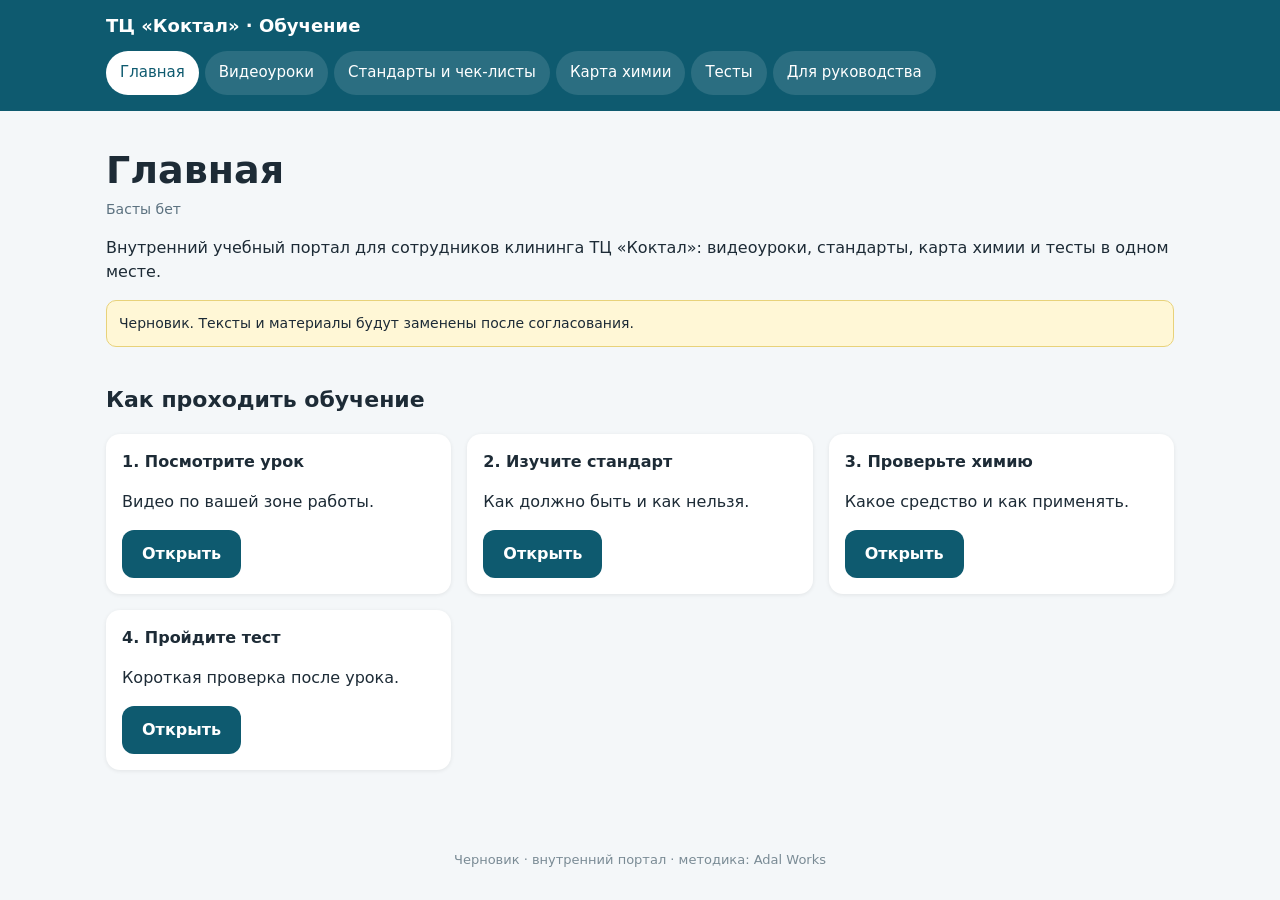
==== index.html @ d1f5da6b "Draft training portal" ====
<!doctype html><html lang="ru"><head><meta charset="utf-8"><meta name="viewport" content="width=device-width,initial-scale=1"><meta name="robots" content="noindex,nofollow"><title>Главная — обучение клинингу, ТЦ «Коктал»</title><link rel="stylesheet" href="style.css"></head><body><header><div class="bar"><a class="logo" href="index.html">ТЦ «Коктал» · Обучение</a><nav><a href="index.html" class=on>Главная</a><a href="video.html">Видеоуроки</a><a href="standards.html">Стандарты и чек-листы</a><a href="chem.html">Карта химии</a><a href="tests.html">Тесты</a><a href="audit.html">Для руководства</a></nav></div></header><main><h1>Главная<span class="kz">Басты бет</span></h1><p>Внутренний учебный портал для сотрудников клининга ТЦ «Коктал»: видеоуроки, стандарты, карта химии и тесты в одном месте.</p>
<div class="note">Черновик. Тексты и материалы будут заменены после согласования.</div>
<h2>Как проходить обучение</h2><div class="grid"><div class="card"><b>1. Посмотрите урок</b><p>Видео по вашей зоне работы.</p><a class="btn" href="video.html">Открыть</a></div><div class="card"><b>2. Изучите стандарт</b><p>Как должно быть и как нельзя.</p><a class="btn" href="standards.html">Открыть</a></div><div class="card"><b>3. Проверьте химию</b><p>Какое средство и как применять.</p><a class="btn" href="chem.html">Открыть</a></div><div class="card"><b>4. Пройдите тест</b><p>Короткая проверка после урока.</p><a class="btn" href="tests.html">Открыть</a></div></div></main><footer>Черновик · внутренний портал · методика: Adal Works</footer></body></html>
---- style.css ----
*{box-sizing:border-box}html{-webkit-text-size-adjust:100%}
body{margin:0;font-family:system-ui,-apple-system,"Segoe UI",Roboto,sans-serif;color:#1d2b36;background:#f4f7f9;line-height:1.5;overflow-wrap:anywhere}
header{background:#0e5a6f;color:#fff;position:sticky;top:0;z-index:5}
.bar{max-width:1100px;margin:auto;padding:12px 16px;display:flex;align-items:center;gap:12px;flex-wrap:wrap}
.logo{font-weight:700;font-size:18px;color:#fff;text-decoration:none}
nav{display:flex;gap:6px;overflow-x:auto;width:100%;padding-bottom:4px}
nav a{flex:none;color:#fff;text-decoration:none;padding:10px 14px;min-height:44px;border-radius:22px;background:rgba(255,255,255,.12);font-size:15px}
nav a:hover,nav a.on{background:#fff;color:#0e5a6f}
main{max-width:1100px;margin:auto;padding:20px 16px 60px}
h1{font-size:clamp(24px,6vw,38px);margin:.3em 0}h2{font-size:22px;margin-top:1.6em}
.kz{display:block;font-size:14px;color:#5c7280;font-weight:400}
.grid{display:grid;grid-template-columns:repeat(auto-fill,minmax(min(100%,300px),1fr));gap:16px}
.card{background:#fff;border-radius:14px;padding:16px;box-shadow:0 1px 4px rgba(0,0,0,.08)}
.btn{display:inline-flex;align-items:center;min-height:48px;padding:0 20px;border-radius:12px;background:#0e5a6f;color:#fff;text-decoration:none;font-weight:600;border:0;font-size:16px;cursor:pointer}
.ph{background:repeating-linear-gradient(45deg,#e6edf1,#e6edf1 10px,#dfe7ec 10px,#dfe7ec 20px);border:2px dashed #9fb3bf;border-radius:10px;aspect-ratio:16/9;display:flex;align-items:center;justify-content:center;text-align:center;color:#5c7280;padding:8px;font-size:14px}
.good{border-left:6px solid #2e9e5b}.bad{border-left:6px solid #d64545}
.note{background:#fff7d6;border:1px solid #e8d27a;border-radius:10px;padding:12px;font-size:14px}
.tbl{overflow-x:auto}table{border-collapse:collapse;width:100%;min-width:560px;background:#fff}
th,td{border:1px solid #d5dee4;padding:12px;text-align:left}th{background:#e6f0f3}td.e{color:#9aa9b2}
.q{margin-bottom:16px}.q label{display:flex;gap:10px;align-items:center;min-height:48px;padding:8px 12px;border:1px solid #d5dee4;border-radius:10px;margin:6px 0;background:#fff;cursor:pointer}
.q input{width:22px;height:22px}.ok{background:#e3f6ea!important}.no{background:#fde8e8!important}
.lock{background:#2b2f36;color:#fff;border-radius:14px;padding:24px}
footer{text-align:center;color:#7a8b95;font-size:13px;padding:20px}
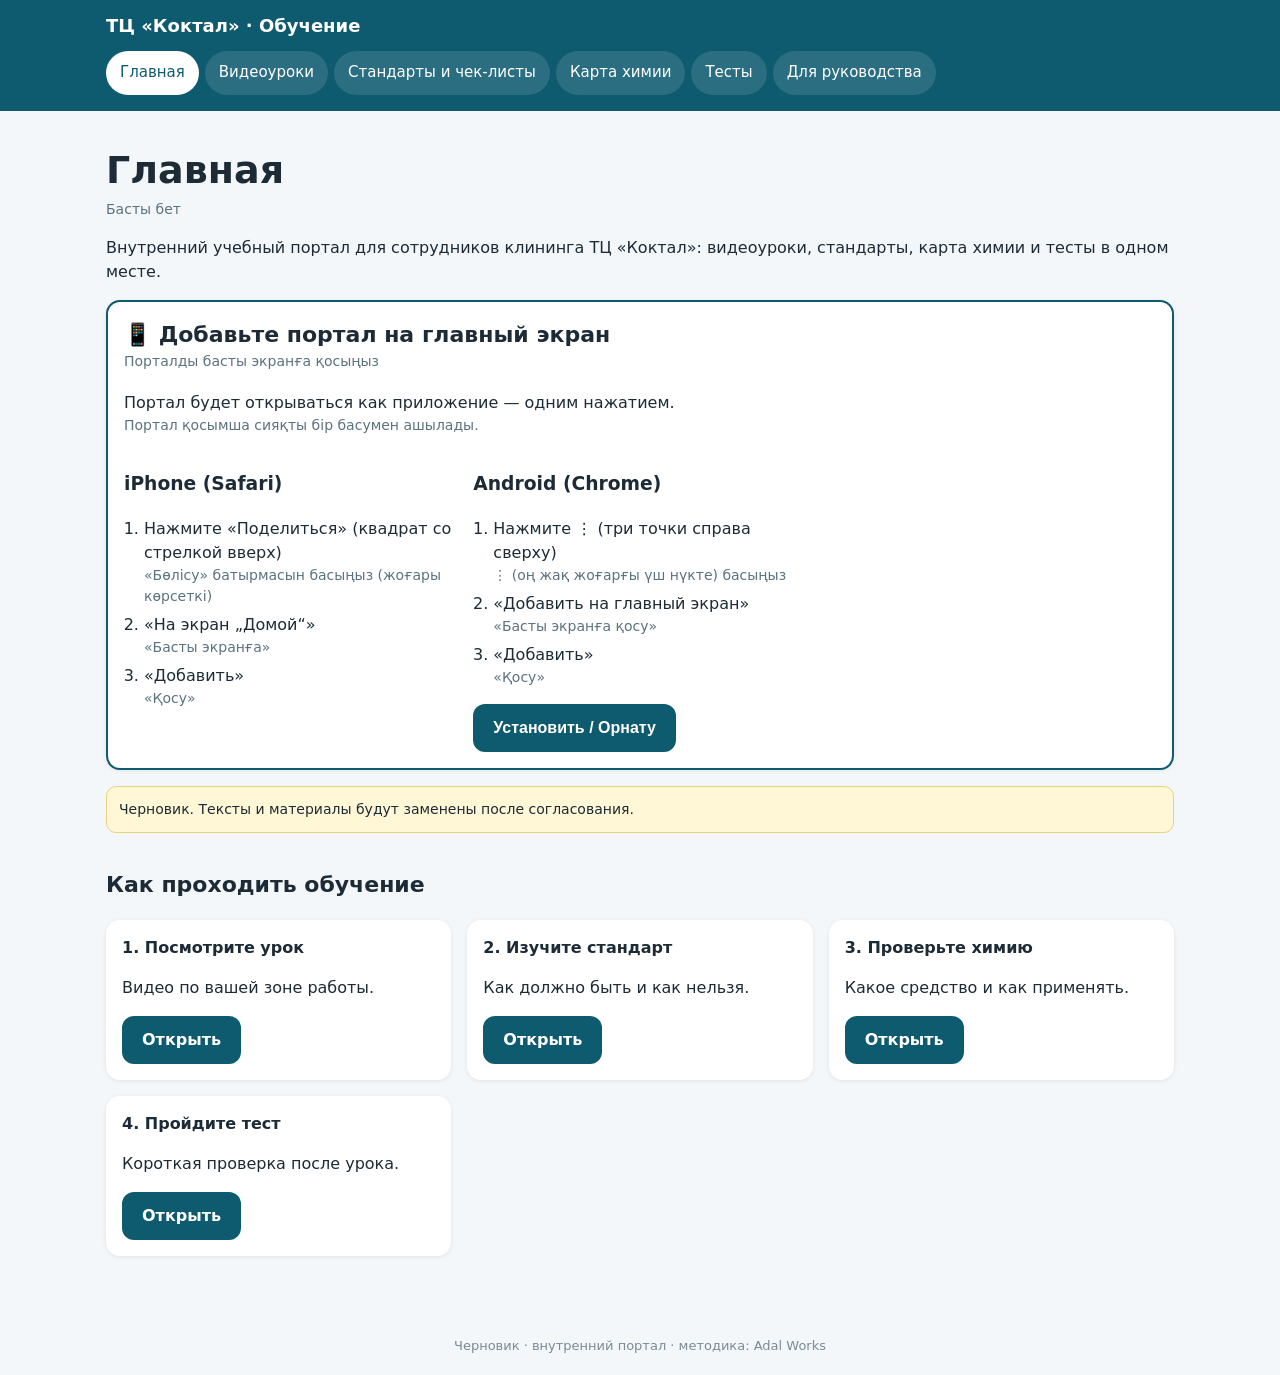
==== commit ca9d0ee4: "PWA: manifest, icons, add-to-home-screen card" ====
--- a/index.html
+++ b/index.html
@@ -1,3 +1,4 @@
-<!doctype html><html lang="ru"><head><meta charset="utf-8"><meta name="viewport" content="width=device-width,initial-scale=1"><meta name="robots" content="noindex,nofollow"><title>Главная — обучение клинингу, ТЦ «Коктал»</title><link rel="stylesheet" href="style.css"></head><body><header><div class="bar"><a class="logo" href="index.html">ТЦ «Коктал» · Обучение</a><nav><a href="index.html" class=on>Главная</a><a href="video.html">Видеоуроки</a><a href="standards.html">Стандарты и чек-листы</a><a href="chem.html">Карта химии</a><a href="tests.html">Тесты</a><a href="audit.html">Для руководства</a></nav></div></header><main><h1>Главная<span class="kz">Басты бет</span></h1><p>Внутренний учебный портал для сотрудников клининга ТЦ «Коктал»: видеоуроки, стандарты, карта химии и тесты в одном месте.</p>
+<!doctype html><html lang="ru"><head><meta charset="utf-8"><meta name="viewport" content="width=device-width,initial-scale=1"><meta name="robots" content="noindex,nofollow"><title>Главная — обучение клинингу, ТЦ «Коктал»</title><link rel="manifest" href="manifest.webmanifest"><meta name="theme-color" content="#0e5a6f"><meta name="apple-mobile-web-app-capable" content="yes"><meta name="mobile-web-app-capable" content="yes"><meta name="apple-mobile-web-app-title" content="Köktal"><meta name="apple-mobile-web-app-status-bar-style" content="default"><link rel="apple-touch-icon" href="apple-touch-icon.png"><link rel="icon" href="favicon.ico" sizes="any"><link rel="icon" type="image/png" sizes="32x32" href="icons/icon-32.png"><link rel="stylesheet" href="style.css"></head><body><header><div class="bar"><a class="logo" href="index.html">ТЦ «Коктал» · Обучение</a><nav><a href="index.html" class=on>Главная</a><a href="video.html">Видеоуроки</a><a href="standards.html">Стандарты и чек-листы</a><a href="chem.html">Карта химии</a><a href="tests.html">Тесты</a><a href="audit.html">Для руководства</a></nav></div></header><main><h1>Главная<span class="kz">Басты бет</span></h1><p>Внутренний учебный портал для сотрудников клининга ТЦ «Коктал»: видеоуроки, стандарты, карта химии и тесты в одном месте.</p><div class="card a2hs"><h2 style="margin-top:0">📱 Добавьте портал на главный экран<span class="kz">Порталды басты экранға қосыңыз</span></h2><p>Портал будет открываться как приложение — одним нажатием.<span class="kz">Портал қосымша сияқты бір басумен ашылады.</span></p><div class="grid"><div><h3>iPhone (Safari)</h3><ol><li>Нажмите «Поделиться» (квадрат со стрелкой вверх)<span class="kz">«Бөлісу» батырмасын басыңыз (жоғары көрсеткі)</span></li><li>«На экран „Домой“»<span class="kz">«Басты экранға»</span></li><li>«Добавить»<span class="kz">«Қосу»</span></li></ol></div><div><h3>Android (Chrome)</h3><ol><li>Нажмите ⋮ (три точки справа сверху)<span class="kz">⋮ (оң жақ жоғарғы үш нүкте) басыңыз</span></li><li>«Добавить на главный экран»<span class="kz">«Басты экранға қосу»</span></li><li>«Добавить»<span class="kz">«Қосу»</span></li></ol><button class="btn" id="inst" hidden>Установить / Орнату</button></div></div></div>
+<script>let dp;addEventListener("beforeinstallprompt",e=>{e.preventDefault();dp=e;inst.hidden=false});inst.onclick=async()=>{if(!dp)return;dp.prompt();await dp.userChoice;dp=null;inst.hidden=true};</script>
 <div class="note">Черновик. Тексты и материалы будут заменены после согласования.</div>
-<h2>Как проходить обучение</h2><div class="grid"><div class="card"><b>1. Посмотрите урок</b><p>Видео по вашей зоне работы.</p><a class="btn" href="video.html">Открыть</a></div><div class="card"><b>2. Изучите стандарт</b><p>Как должно быть и как нельзя.</p><a class="btn" href="standards.html">Открыть</a></div><div class="card"><b>3. Проверьте химию</b><p>Какое средство и как применять.</p><a class="btn" href="chem.html">Открыть</a></div><div class="card"><b>4. Пройдите тест</b><p>Короткая проверка после урока.</p><a class="btn" href="tests.html">Открыть</a></div></div></main><footer>Черновик · внутренний портал · методика: Adal Works</footer></body></html>+<h2>Как проходить обучение</h2><div class="grid"><div class="card"><b>1. Посмотрите урок</b><p>Видео по вашей зоне работы.</p><a class="btn" href="video.html">Открыть</a></div><div class="card"><b>2. Изучите стандарт</b><p>Как должно быть и как нельзя.</p><a class="btn" href="standards.html">Открыть</a></div><div class="card"><b>3. Проверьте химию</b><p>Какое средство и как применять.</p><a class="btn" href="chem.html">Открыть</a></div><div class="card"><b>4. Пройдите тест</b><p>Короткая проверка после урока.</p><a class="btn" href="tests.html">Открыть</a></div></div></main><footer>Черновик · внутренний портал · методика: Adal Works</footer><script>if("serviceWorker"in navigator)navigator.serviceWorker.register("sw.js");</script></body></html>
--- a/style.css
+++ b/style.css
@@ -21,3 +21,6 @@
 .q input{width:22px;height:22px}.ok{background:#e3f6ea!important}.no{background:#fde8e8!important}
 .lock{background:#2b2f36;color:#fff;border-radius:14px;padding:24px}
 footer{text-align:center;color:#7a8b95;font-size:13px;padding:20px}
+.yt{position:relative;aspect-ratio:16/9;border-radius:10px;overflow:hidden;background:#000}.yt iframe{position:absolute;inset:0;width:100%;height:100%;border:0}
+.gf iframe{width:100%;height:1600px;border:0;border-radius:10px;background:#fff}@media(max-width:600px){.gf iframe{height:2000px}}
+.a2hs{border:2px solid #0e5a6f;margin:16px 0}.a2hs ol{padding-left:20px}.a2hs li{margin:6px 0}
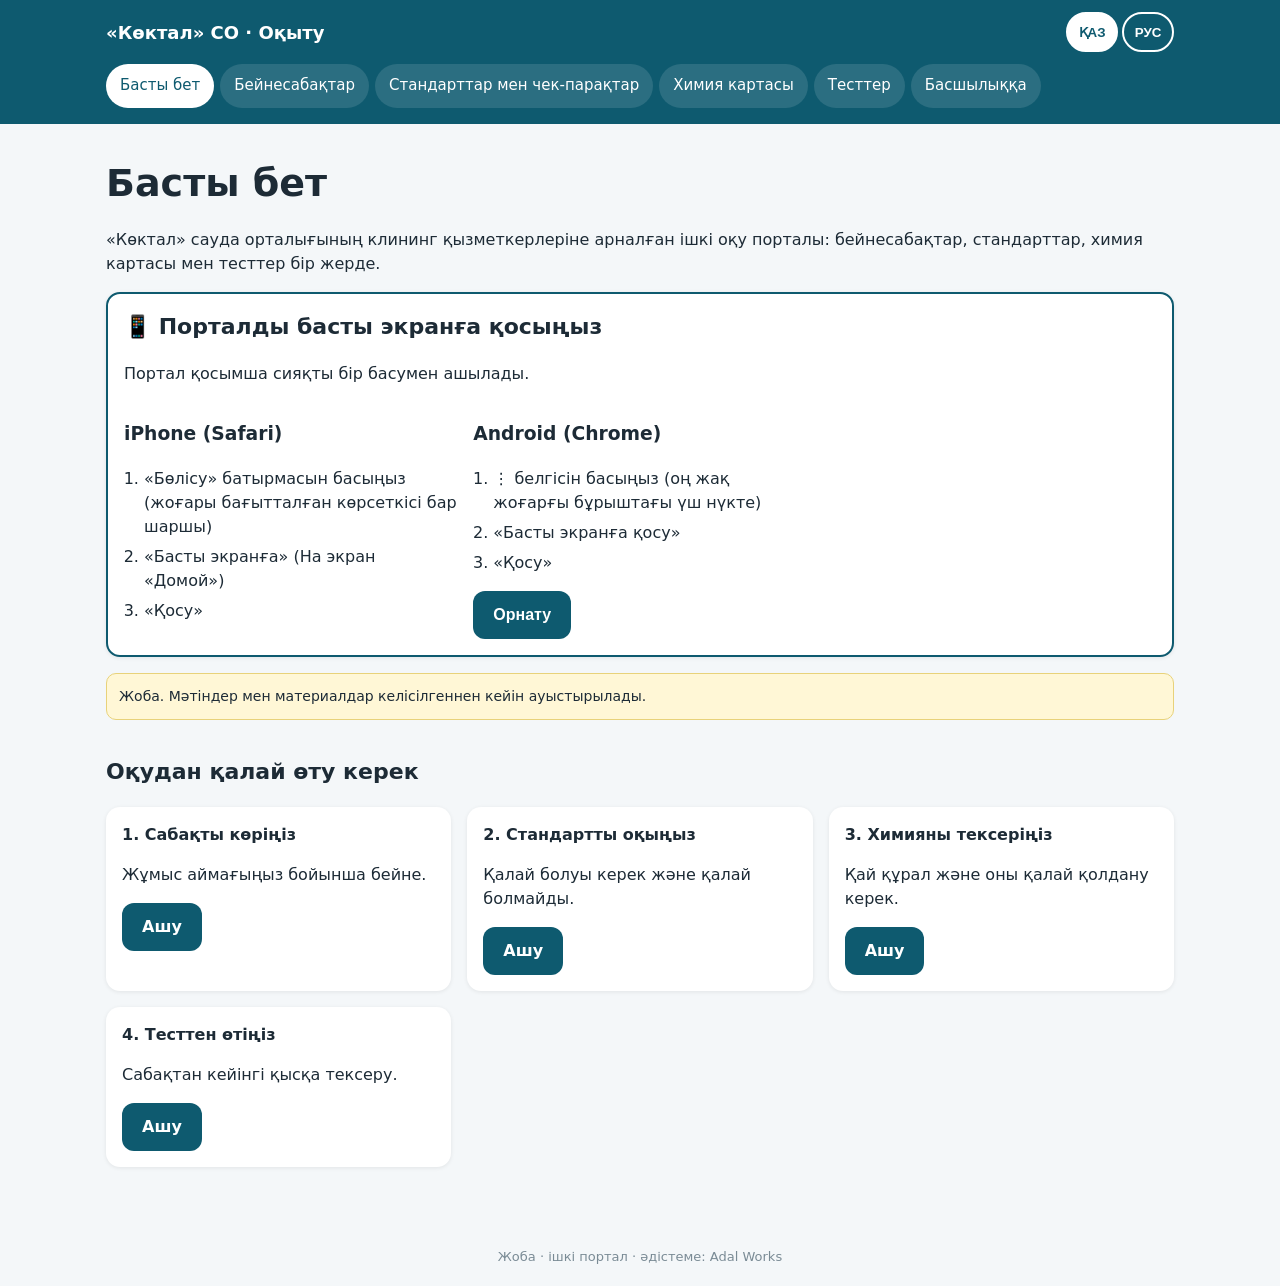
==== commit 899e70c9: "KZ/RU language switcher (default KZ), full Kazakh, KZ videos left" ====
--- a/index.html
+++ b/index.html
@@ -1,4 +1,5 @@
-<!doctype html><html lang="ru"><head><meta charset="utf-8"><meta name="viewport" content="width=device-width,initial-scale=1"><meta name="robots" content="noindex,nofollow"><title>Главная — обучение клинингу, ТЦ «Коктал»</title><link rel="manifest" href="manifest.webmanifest"><meta name="theme-color" content="#0e5a6f"><meta name="apple-mobile-web-app-capable" content="yes"><meta name="mobile-web-app-capable" content="yes"><meta name="apple-mobile-web-app-title" content="Köktal"><meta name="apple-mobile-web-app-status-bar-style" content="default"><link rel="apple-touch-icon" href="apple-touch-icon.png"><link rel="icon" href="favicon.ico" sizes="any"><link rel="icon" type="image/png" sizes="32x32" href="icons/icon-32.png"><link rel="stylesheet" href="style.css"></head><body><header><div class="bar"><a class="logo" href="index.html">ТЦ «Коктал» · Обучение</a><nav><a href="index.html" class=on>Главная</a><a href="video.html">Видеоуроки</a><a href="standards.html">Стандарты и чек-листы</a><a href="chem.html">Карта химии</a><a href="tests.html">Тесты</a><a href="audit.html">Для руководства</a></nav></div></header><main><h1>Главная<span class="kz">Басты бет</span></h1><p>Внутренний учебный портал для сотрудников клининга ТЦ «Коктал»: видеоуроки, стандарты, карта химии и тесты в одном месте.</p><div class="card a2hs"><h2 style="margin-top:0">📱 Добавьте портал на главный экран<span class="kz">Порталды басты экранға қосыңыз</span></h2><p>Портал будет открываться как приложение — одним нажатием.<span class="kz">Портал қосымша сияқты бір басумен ашылады.</span></p><div class="grid"><div><h3>iPhone (Safari)</h3><ol><li>Нажмите «Поделиться» (квадрат со стрелкой вверх)<span class="kz">«Бөлісу» батырмасын басыңыз (жоғары көрсеткі)</span></li><li>«На экран „Домой“»<span class="kz">«Басты экранға»</span></li><li>«Добавить»<span class="kz">«Қосу»</span></li></ol></div><div><h3>Android (Chrome)</h3><ol><li>Нажмите ⋮ (три точки справа сверху)<span class="kz">⋮ (оң жақ жоғарғы үш нүкте) басыңыз</span></li><li>«Добавить на главный экран»<span class="kz">«Басты экранға қосу»</span></li><li>«Добавить»<span class="kz">«Қосу»</span></li></ol><button class="btn" id="inst" hidden>Установить / Орнату</button></div></div></div>
+<!DOCTYPE html>
+<html lang="kk"><head><script>(function(){var q=new URLSearchParams(location.search).get("lang"),l=(q=="ru"||q=="kz")?q:(localStorage.getItem("lang")||"kz");if(q)localStorage.setItem("lang",l);document.documentElement.dataset.lang=l;document.documentElement.lang=l=="kz"?"kk":"ru"})()</script><meta charset="utf-8"/><meta content="width=device-width,initial-scale=1" name="viewport"/><meta content="noindex,nofollow" name="robots"/><title data-kz="Басты бет — клинингті оқыту, «Көктал» СО" data-ru="Главная — обучение клинингу, ТЦ «Коктал»">Главная — обучение клинингу, ТЦ «Коктал»</title><link href="manifest.webmanifest" rel="manifest"/><meta content="#0e5a6f" name="theme-color"/><meta content="yes" name="apple-mobile-web-app-capable"/><meta content="yes" name="mobile-web-app-capable"/><meta content="Köktal" name="apple-mobile-web-app-title"/><meta content="default" name="apple-mobile-web-app-status-bar-style"/><link href="apple-touch-icon.png" rel="apple-touch-icon"/><link href="favicon.ico" rel="icon" sizes="any"/><link href="icons/icon-32.png" rel="icon" sizes="32x32" type="image/png"/><link href="style.css" rel="stylesheet"/></head><body><header><div class="bar"><a class="logo" href="index.html"><span class="ru">ТЦ «Коктал» · Обучение</span><span class="kz">«Көктал» СО · Оқыту</span></a><div aria-label="Тіл / Язык" class="lang" role="group"><button data-l="kz" type="button">ҚАЗ</button><button data-l="ru" type="button">РУС</button></div><nav><a class="on" href="index.html"><span class="ru">Главная</span><span class="kz">Басты бет</span></a><a href="video.html"><span class="ru">Видеоуроки</span><span class="kz">Бейнесабақтар</span></a><a href="standards.html"><span class="ru">Стандарты и чек-листы</span><span class="kz">Стандарттар мен чек-парақтар</span></a><a href="chem.html"><span class="ru">Карта химии</span><span class="kz">Химия картасы</span></a><a href="tests.html"><span class="ru">Тесты</span><span class="kz">Тесттер</span></a><a href="audit.html"><span class="ru">Для руководства</span><span class="kz">Басшылыққа</span></a></nav></div></header><main><h1><span class="ru">Главная</span><span class="kz">Басты бет</span></h1><p><span class="ru">Внутренний учебный портал для сотрудников клининга ТЦ «Коктал»: видеоуроки, стандарты, карта химии и тесты в одном месте.</span><span class="kz">«Көктал» сауда орталығының клининг қызметкерлеріне арналған ішкі оқу порталы: бейнесабақтар, стандарттар, химия картасы мен тесттер бір жерде.</span></p><div class="card a2hs"><h2 style="margin-top:0"><span class="ru">📱 Добавьте портал на главный экран</span><span class="kz">📱 Порталды басты экранға қосыңыз</span></h2><p><span class="ru">Портал будет открываться как приложение — одним нажатием.</span><span class="kz">Портал қосымша сияқты бір басумен ашылады.</span></p><div class="grid"><div><h3>iPhone (Safari)</h3><ol><li><span class="ru">Нажмите «Поделиться» (квадрат со стрелкой вверх)</span><span class="kz">«Бөлісу» батырмасын басыңыз (жоғары бағытталған көрсеткісі бар шаршы)</span></li><li><span class="ru">«На экран „Домой“»</span><span class="kz">«Басты экранға» (На экран «Домой»)</span></li><li><span class="ru">«Добавить»</span><span class="kz">«Қосу»</span></li></ol></div><div><h3>Android (Chrome)</h3><ol><li><span class="ru">Нажмите ⋮ (три точки справа сверху)</span><span class="kz">⋮ белгісін басыңыз (оң жақ жоғарғы бұрыштағы үш нүкте)</span></li><li><span class="ru">«Добавить на главный экран»</span><span class="kz">«Басты экранға қосу»</span></li><li><span class="ru">«Добавить»</span><span class="kz">«Қосу»</span></li></ol><button class="btn" hidden="" id="inst"><span class="ru">Установить</span><span class="kz">Орнату</span></button></div></div></div>
 <script>let dp;addEventListener("beforeinstallprompt",e=>{e.preventDefault();dp=e;inst.hidden=false});inst.onclick=async()=>{if(!dp)return;dp.prompt();await dp.userChoice;dp=null;inst.hidden=true};</script>
-<div class="note">Черновик. Тексты и материалы будут заменены после согласования.</div>
-<h2>Как проходить обучение</h2><div class="grid"><div class="card"><b>1. Посмотрите урок</b><p>Видео по вашей зоне работы.</p><a class="btn" href="video.html">Открыть</a></div><div class="card"><b>2. Изучите стандарт</b><p>Как должно быть и как нельзя.</p><a class="btn" href="standards.html">Открыть</a></div><div class="card"><b>3. Проверьте химию</b><p>Какое средство и как применять.</p><a class="btn" href="chem.html">Открыть</a></div><div class="card"><b>4. Пройдите тест</b><p>Короткая проверка после урока.</p><a class="btn" href="tests.html">Открыть</a></div></div></main><footer>Черновик · внутренний портал · методика: Adal Works</footer><script>if("serviceWorker"in navigator)navigator.serviceWorker.register("sw.js");</script></body></html>+<div class="note"><span class="ru">Черновик. Тексты и материалы будут заменены после согласования.</span><span class="kz">Жоба. Мәтіндер мен материалдар келісілгеннен кейін ауыстырылады.</span></div>
+<h2><span class="ru">Как проходить обучение</span><span class="kz">Оқудан қалай өту керек</span></h2><div class="grid"><div class="card"><b><span class="ru">1. Посмотрите урок</span><span class="kz">1. Сабақты көріңіз</span></b><p><span class="ru">Видео по вашей зоне работы.</span><span class="kz">Жұмыс аймағыңыз бойынша бейне.</span></p><a class="btn" href="video.html"><span class="ru">Открыть</span><span class="kz">Ашу</span></a></div><div class="card"><b><span class="ru">2. Изучите стандарт</span><span class="kz">2. Стандартты оқыңыз</span></b><p><span class="ru">Как должно быть и как нельзя.</span><span class="kz">Қалай болуы керек және қалай болмайды.</span></p><a class="btn" href="standards.html"><span class="ru">Открыть</span><span class="kz">Ашу</span></a></div><div class="card"><b><span class="ru">3. Проверьте химию</span><span class="kz">3. Химияны тексеріңіз</span></b><p><span class="ru">Какое средство и как применять.</span><span class="kz">Қай құрал және оны қалай қолдану керек.</span></p><a class="btn" href="chem.html"><span class="ru">Открыть</span><span class="kz">Ашу</span></a></div><div class="card"><b><span class="ru">4. Пройдите тест</span><span class="kz">4. Тесттен өтіңіз</span></b><p><span class="ru">Короткая проверка после урока.</span><span class="kz">Сабақтан кейінгі қысқа тексеру.</span></p><a class="btn" href="tests.html"><span class="ru">Открыть</span><span class="kz">Ашу</span></a></div></div></main><footer><span class="ru">Черновик · внутренний портал · методика: Adal Works</span><span class="kz">Жоба · ішкі портал · әдістеме: Adal Works</span></footer><script>if("serviceWorker"in navigator)navigator.serviceWorker.register("sw.js");</script><script src="lang.js"></script></body></html>
--- a/style.css
+++ b/style.css
@@ -24,3 +24,19 @@
 .yt{position:relative;aspect-ratio:16/9;border-radius:10px;overflow:hidden;background:#000}.yt iframe{position:absolute;inset:0;width:100%;height:100%;border:0}
 .gf iframe{width:100%;height:1600px;border:0;border-radius:10px;background:#fff}@media(max-width:600px){.gf iframe{height:2000px}}
 .a2hs{border:2px solid #0e5a6f;margin:16px 0}.a2hs ol{padding-left:20px}.a2hs li{margin:6px 0}
+.danger{background:#fde8e8;border:2px solid #d64545;margin:12px 0}
+.chemgrid{grid-template-columns:repeat(auto-fill,minmax(min(100%,340px),1fr))}
+.chem{border-top:8px solid #9aa9b2;display:flex;flex-direction:column;gap:10px}.chem img{width:100%;max-height:260px;object-fit:contain;background:#f4f7f9;border-radius:10px}
+.chem.neu{border-top-color:#2e9e5b}.chem.alk{border-top-color:#2a78d6}.chem.cl{border-top-color:#e0a100}.chem.sol{border-top-color:#8a5cc2}
+.tag{display:inline-block;padding:4px 10px;border-radius:12px;background:#e6f0f3;font-size:13px;font-weight:600}
+.chem dl{margin:0}.chem dt{font-weight:700;font-size:14px;margin-top:8px;color:#0e5a6f}.chem dd{margin:2px 0 0}
+details{background:#fff;border-radius:12px;margin:8px 0;box-shadow:0 1px 4px rgba(0,0,0,.08)}summary{cursor:pointer;padding:14px 16px;min-height:48px;list-style-position:inside}details>*:not(summary){margin-left:16px;margin-right:16px}details[open]{padding-bottom:8px}
+.ok-box{background:#e3f6ea;border-radius:10px;padding:10px}
+.cgrid{display:grid;grid-template-columns:repeat(auto-fill,minmax(min(100%,220px),1fr));gap:12px}.cz{color:#fff;border-radius:14px;padding:16px;display:flex;flex-direction:column;gap:6px;-webkit-print-color-adjust:exact;print-color-adjust:exact}.cz b{font-size:18px}
+.ck label{display:flex;gap:10px;align-items:center;min-height:44px;border-bottom:1px solid #e6edf1}.ck input{width:22px;height:22px;flex:none}
+@media print{header,footer,.noprint,.a2hs{display:none}body{background:#fff;font-size:12pt}.card,details{box-shadow:none;border:1px solid #ccc}.pb{break-before:page}table{min-width:0}td{height:28px}main{padding:0}}
+.kz{display:inline;font-size:inherit;color:inherit;font-weight:inherit}
+html[data-lang=kz] .ru,html[data-lang=ru] .kz{display:none!important}
+.sub{color:#5c7280;font-size:14px;margin-top:-6px}
+.lang{display:flex;gap:4px;margin-left:auto}.lang button{min-height:40px;min-width:52px;border-radius:20px;border:2px solid #fff;background:transparent;color:#fff;font-weight:700;cursor:pointer}.lang button[aria-pressed=true]{background:#fff;color:#0e5a6f}
+@media print{.lang{display:none}}
